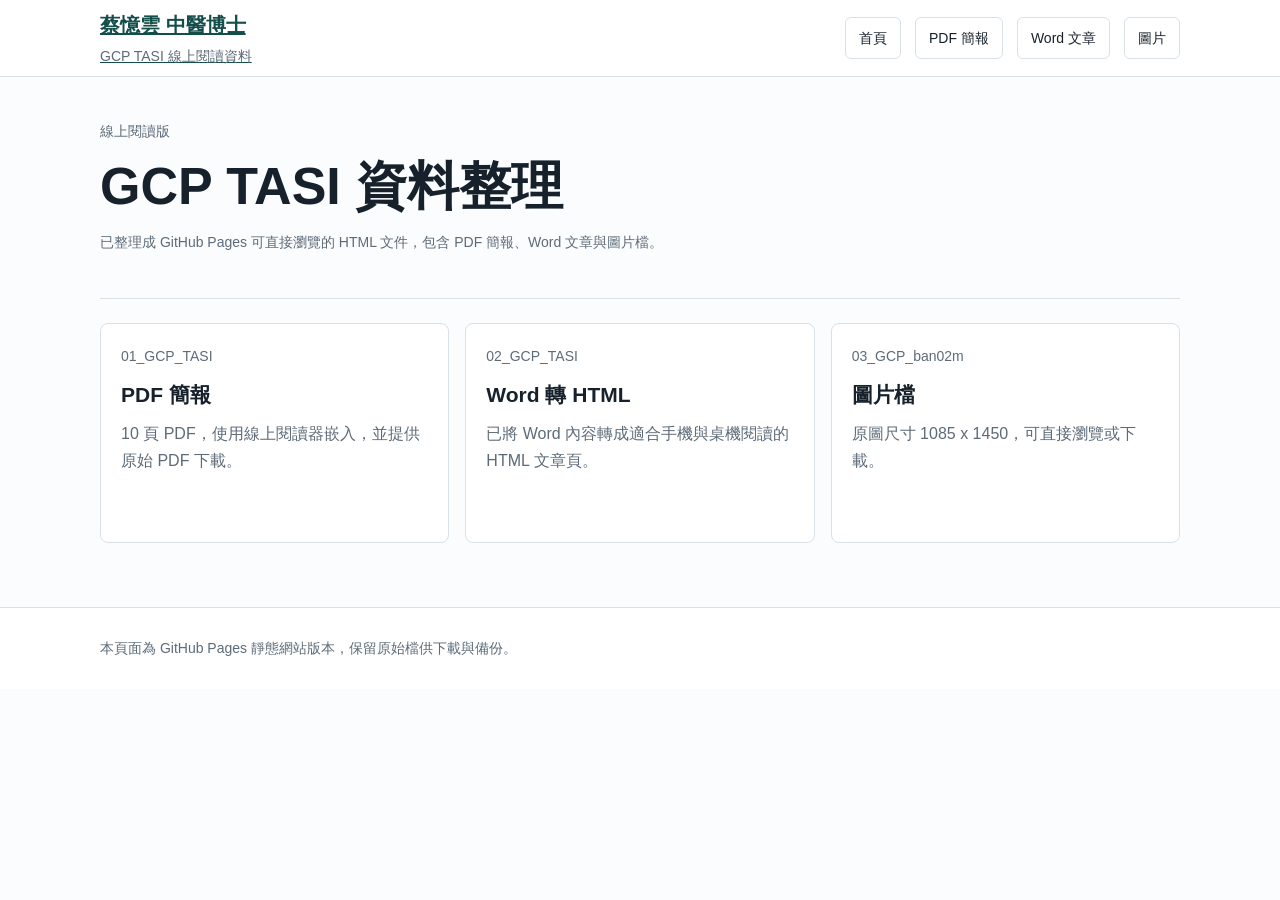
==== docs/index.html @ 6ac1b7e0 "Use docs for GitHub Pages" ====
<!doctype html>
<html lang="zh-Hant">
<head>
  <meta charset="utf-8">
  <meta name="viewport" content="width=device-width, initial-scale=1">
  <title>GCP TASI 資料整理</title>
  <link rel="stylesheet" href="styles.css">
</head>
<body>
  <header class="site">
    <div class="wrap mast">
      <a class="brand" href="index.html" aria-label="回首頁">
        <strong>蔡憶雲 中醫博士</strong>
        <span>GCP TASI 線上閱讀資料</span>
      </a>
      <nav aria-label="主要導覽">
        <a href="index.html" aria-current="page">首頁</a>
<a href="01-gcp-tasi-pdf.html">PDF 簡報</a>
<a href="02-gcp-tasi-word.html">Word 文章</a>
<a href="03-gcp-ban02m-image.html">圖片</a>
      </nav>
    </div>
  </header>
  <main>
    <div class="wrap">
      
<section class="hero">
  <div class="kicker">線上閱讀版</div>
  <h1>GCP TASI 資料整理</h1>
  <p class="meta">已整理成 GitHub Pages 可直接瀏覽的 HTML 文件，包含 PDF 簡報、Word 文章與圖片檔。</p>
</section>
<section class="grid" aria-label="資料列表">
  <a class="card" href="01-gcp-tasi-pdf.html">
    <span class="kicker">01_GCP_TASI</span>
    <h2>PDF 簡報</h2>
    <p>10 頁 PDF，使用線上閱讀器嵌入，並提供原始 PDF 下載。</p>
  </a>
  <a class="card" href="02-gcp-tasi-word.html">
    <span class="kicker">02_GCP_TASI</span>
    <h2>Word 轉 HTML</h2>
    <p>已將 Word 內容轉成適合手機與桌機閱讀的 HTML 文章頁。</p>
  </a>
  <a class="card" href="03-gcp-ban02m-image.html">
    <span class="kicker">03_GCP_ban02m</span>
    <h2>圖片檔</h2>
    <p>原圖尺寸 1085 x 1450，可直接瀏覽或下載。</p>
  </a>
</section>

    </div>
  </main>
  <footer>
    <div class="wrap">本頁面為 GitHub Pages 靜態網站版本，保留原始檔供下載與備份。</div>
  </footer>
</body>
</html>
---- docs/styles.css ----
:root {
  color-scheme: light;
  --ink: #17212b;
  --muted: #5d6b78;
  --line: #d9e1e8;
  --paper: #fbfcfd;
  --panel: #ffffff;
  --accent: #0f766e;
  --accent-strong: #134e4a;
}

* {
  box-sizing: border-box;
}

body {
  margin: 0;
  background: var(--paper);
  color: var(--ink);
  font-family: "Noto Sans TC", "Microsoft JhengHei", "PingFang TC", Arial, sans-serif;
  line-height: 1.72;
}

a {
  color: var(--accent-strong);
}

.wrap {
  width: min(1080px, calc(100% - 32px));
  margin: 0 auto;
}

header.site {
  border-bottom: 1px solid var(--line);
  background: var(--panel);
}

.mast {
  display: flex;
  align-items: center;
  justify-content: space-between;
  gap: 24px;
  min-height: 76px;
}

.brand {
  display: grid;
  gap: 2px;
}

.brand strong {
  font-size: 20px;
  letter-spacing: 0;
}

.brand span,
.meta,
.kicker {
  color: var(--muted);
  font-size: 14px;
}

nav {
  display: flex;
  gap: 14px;
  flex-wrap: wrap;
}

nav a,
.button {
  display: inline-flex;
  align-items: center;
  justify-content: center;
  min-height: 40px;
  padding: 8px 13px;
  border: 1px solid var(--line);
  border-radius: 6px;
  background: var(--panel);
  color: var(--ink);
  text-decoration: none;
  font-size: 14px;
}

nav a:hover,
.button:hover {
  border-color: var(--accent);
}

main {
  padding: 42px 0 64px;
}

.hero {
  display: grid;
  gap: 14px;
  padding-bottom: 28px;
  border-bottom: 1px solid var(--line);
}

h1 {
  margin: 0;
  max-width: 880px;
  font-size: clamp(30px, 5vw, 52px);
  line-height: 1.14;
  letter-spacing: 0;
}

h2 {
  margin: 34px 0 12px;
  font-size: 24px;
  line-height: 1.3;
  letter-spacing: 0;
}

h3 {
  margin: 26px 0 8px;
  font-size: 20px;
  line-height: 1.35;
  letter-spacing: 0;
}

p {
  margin: 0 0 16px;
}

.grid {
  display: grid;
  grid-template-columns: repeat(3, minmax(0, 1fr));
  gap: 16px;
  margin-top: 24px;
}

.card {
  display: grid;
  align-content: start;
  gap: 12px;
  min-height: 220px;
  padding: 20px;
  border: 1px solid var(--line);
  border-radius: 8px;
  background: var(--panel);
  text-decoration: none;
  color: var(--ink);
}

.card:hover {
  border-color: var(--accent);
}

.card h2 {
  margin: 0;
  font-size: 21px;
}

.card p {
  color: var(--muted);
}

.actions {
  display: flex;
  flex-wrap: wrap;
  gap: 10px;
  margin-top: 20px;
}

.reader {
  width: 100%;
  height: min(78vh, 860px);
  min-height: 540px;
  border: 1px solid var(--line);
  border-radius: 8px;
  background: var(--panel);
}

.article {
  max-width: 820px;
  padding-top: 22px;
}

.article p {
  font-size: 18px;
}

.article .lead {
  font-size: 20px;
  color: #263746;
}

.figure-page {
  display: grid;
  gap: 22px;
}

.full-image {
  width: 100%;
  height: auto;
  border: 1px solid var(--line);
  border-radius: 8px;
  background: var(--panel);
}

footer {
  padding: 28px 0;
  border-top: 1px solid var(--line);
  color: var(--muted);
  background: var(--panel);
  font-size: 14px;
}

@media (max-width: 760px) {
  .mast {
    align-items: flex-start;
    flex-direction: column;
    padding: 16px 0;
  }

  .grid {
    grid-template-columns: 1fr;
  }

  .reader {
    min-height: 420px;
    height: 70vh;
  }
}
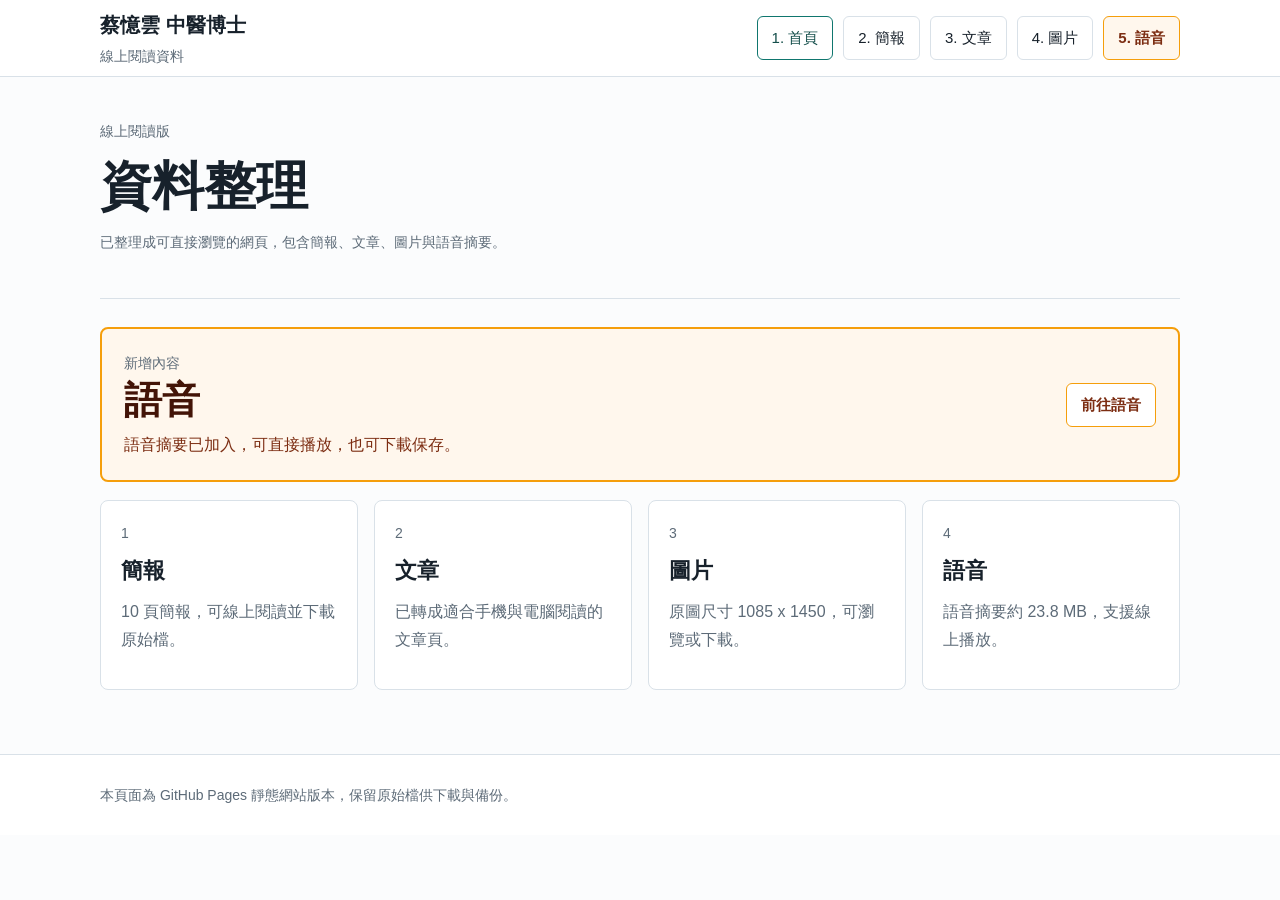
==== commit b381d4f1: "Add speech page and Chinese navigation" ====
--- a/docs/index.html
+++ b/docs/index.html
@@ -3,7 +3,7 @@
 <head>
   <meta charset="utf-8">
   <meta name="viewport" content="width=device-width, initial-scale=1">
-  <title>GCP TASI 資料整理</title>
+  <title>資料整理</title>
   <link rel="stylesheet" href="styles.css">
 </head>
 <body>
@@ -11,13 +11,14 @@
     <div class="wrap mast">
       <a class="brand" href="index.html" aria-label="回首頁">
         <strong>蔡憶雲 中醫博士</strong>
-        <span>GCP TASI 線上閱讀資料</span>
+        <span>線上閱讀資料</span>
       </a>
       <nav aria-label="主要導覽">
-        <a href="index.html" aria-current="page">首頁</a>
-<a href="01-gcp-tasi-pdf.html">PDF 簡報</a>
-<a href="02-gcp-tasi-word.html">Word 文章</a>
-<a href="03-gcp-ban02m-image.html">圖片</a>
+        <a href="index.html" class="" aria-current="page">1. 首頁</a>
+<a href="01-gcp-tasi-pdf.html" class="">2. 簡報</a>
+<a href="02-gcp-tasi-word.html" class="">3. 文章</a>
+<a href="03-gcp-ban02m-image.html" class="">4. 圖片</a>
+<a href="04-speech-summary.html" class="feature-link">5. 語音</a>
       </nav>
     </div>
   </header>
@@ -26,24 +27,37 @@
       
 <section class="hero">
   <div class="kicker">線上閱讀版</div>
-  <h1>GCP TASI 資料整理</h1>
-  <p class="meta">已整理成 GitHub Pages 可直接瀏覽的 HTML 文件，包含 PDF 簡報、Word 文章與圖片檔。</p>
+  <h1>資料整理</h1>
+  <p class="meta">已整理成可直接瀏覽的網頁，包含簡報、文章、圖片與語音摘要。</p>
 </section>
+<a class="featured" href="04-speech-summary.html">
+  <div>
+    <div class="kicker">新增內容</div>
+    <h2>語音</h2>
+    <p>語音摘要已加入，可直接播放，也可下載保存。</p>
+  </div>
+  <span class="button">前往語音</span>
+</a>
 <section class="grid" aria-label="資料列表">
   <a class="card" href="01-gcp-tasi-pdf.html">
-    <span class="kicker">01_GCP_TASI</span>
-    <h2>PDF 簡報</h2>
-    <p>10 頁 PDF，使用線上閱讀器嵌入，並提供原始 PDF 下載。</p>
+    <span class="kicker">1</span>
+    <h2>簡報</h2>
+    <p>10 頁簡報，可線上閱讀並下載原始檔。</p>
   </a>
   <a class="card" href="02-gcp-tasi-word.html">
-    <span class="kicker">02_GCP_TASI</span>
-    <h2>Word 轉 HTML</h2>
-    <p>已將 Word 內容轉成適合手機與桌機閱讀的 HTML 文章頁。</p>
+    <span class="kicker">2</span>
+    <h2>文章</h2>
+    <p>已轉成適合手機與電腦閱讀的文章頁。</p>
   </a>
   <a class="card" href="03-gcp-ban02m-image.html">
-    <span class="kicker">03_GCP_ban02m</span>
-    <h2>圖片檔</h2>
-    <p>原圖尺寸 1085 x 1450，可直接瀏覽或下載。</p>
+    <span class="kicker">3</span>
+    <h2>圖片</h2>
+    <p>原圖尺寸 1085 x 1450，可瀏覽或下載。</p>
+  </a>
+  <a class="card" href="04-speech-summary.html">
+    <span class="kicker">4</span>
+    <h2>語音</h2>
+    <p>語音摘要約 23.8 MB，支援線上播放。</p>
   </a>
 </section>
 
--- a/docs/styles.css
+++ b/docs/styles.css
@@ -7,6 +7,8 @@
   --panel: #ffffff;
   --accent: #0f766e;
   --accent-strong: #134e4a;
+  --highlight: #f59e0b;
+  --highlight-soft: #fff7ed;
 }
 
 * {
@@ -46,6 +48,8 @@
 .brand {
   display: grid;
   gap: 2px;
+  color: var(--ink);
+  text-decoration: none;
 }
 
 .brand strong {
@@ -62,7 +66,7 @@
 
 nav {
   display: flex;
-  gap: 14px;
+  gap: 10px;
   flex-wrap: wrap;
 }
 
@@ -72,18 +76,30 @@
   align-items: center;
   justify-content: center;
   min-height: 40px;
-  padding: 8px 13px;
+  padding: 8px 14px;
   border: 1px solid var(--line);
   border-radius: 6px;
   background: var(--panel);
   color: var(--ink);
   text-decoration: none;
-  font-size: 14px;
+  font-size: 15px;
 }
 
 nav a:hover,
 .button:hover {
   border-color: var(--accent);
+}
+
+nav a[aria-current="page"] {
+  border-color: var(--accent);
+  color: var(--accent-strong);
+}
+
+nav a.feature-link {
+  border-color: var(--highlight);
+  background: var(--highlight-soft);
+  color: #7c2d12;
+  font-weight: 700;
 }
 
 main {
@@ -123,18 +139,49 @@
   margin: 0 0 16px;
 }
 
+.featured {
+  display: grid;
+  grid-template-columns: minmax(0, 1fr) auto;
+  gap: 18px;
+  align-items: center;
+  margin: 28px 0 10px;
+  padding: 22px;
+  border: 2px solid var(--highlight);
+  border-radius: 8px;
+  background: var(--highlight-soft);
+  color: #431407;
+  text-decoration: none;
+}
+
+.featured h2 {
+  margin: 0;
+  font-size: clamp(26px, 4vw, 38px);
+}
+
+.featured p {
+  margin: 6px 0 0;
+  color: #7c2d12;
+}
+
+.featured .button {
+  border-color: var(--highlight);
+  background: #ffffff;
+  color: #7c2d12;
+  font-weight: 700;
+}
+
 .grid {
   display: grid;
-  grid-template-columns: repeat(3, minmax(0, 1fr));
+  grid-template-columns: repeat(4, minmax(0, 1fr));
   gap: 16px;
-  margin-top: 24px;
+  margin-top: 18px;
 }
 
 .card {
   display: grid;
   align-content: start;
   gap: 12px;
-  min-height: 220px;
+  min-height: 190px;
   padding: 20px;
   border: 1px solid var(--line);
   border-radius: 8px;
@@ -149,7 +196,7 @@
 
 .card h2 {
   margin: 0;
-  font-size: 21px;
+  font-size: 22px;
 }
 
 .card p {
@@ -186,17 +233,26 @@
   color: #263746;
 }
 
-.figure-page {
+.figure-page,
+.media-page {
   display: grid;
   gap: 22px;
 }
 
+.full-image,
+.media-player {
+  width: 100%;
+  border: 1px solid var(--line);
+  border-radius: 8px;
+  background: var(--panel);
+}
+
 .full-image {
-  width: 100%;
   height: auto;
-  border: 1px solid var(--line);
-  border-radius: 8px;
-  background: var(--panel);
+}
+
+.media-player {
+  max-height: 72vh;
 }
 
 footer {
@@ -205,6 +261,12 @@
   color: var(--muted);
   background: var(--panel);
   font-size: 14px;
+}
+
+@media (max-width: 900px) {
+  .grid {
+    grid-template-columns: repeat(2, minmax(0, 1fr));
+  }
 }
 
 @media (max-width: 760px) {
@@ -214,6 +276,10 @@
     padding: 16px 0;
   }
 
+  .featured {
+    grid-template-columns: 1fr;
+  }
+
   .grid {
     grid-template-columns: 1fr;
   }
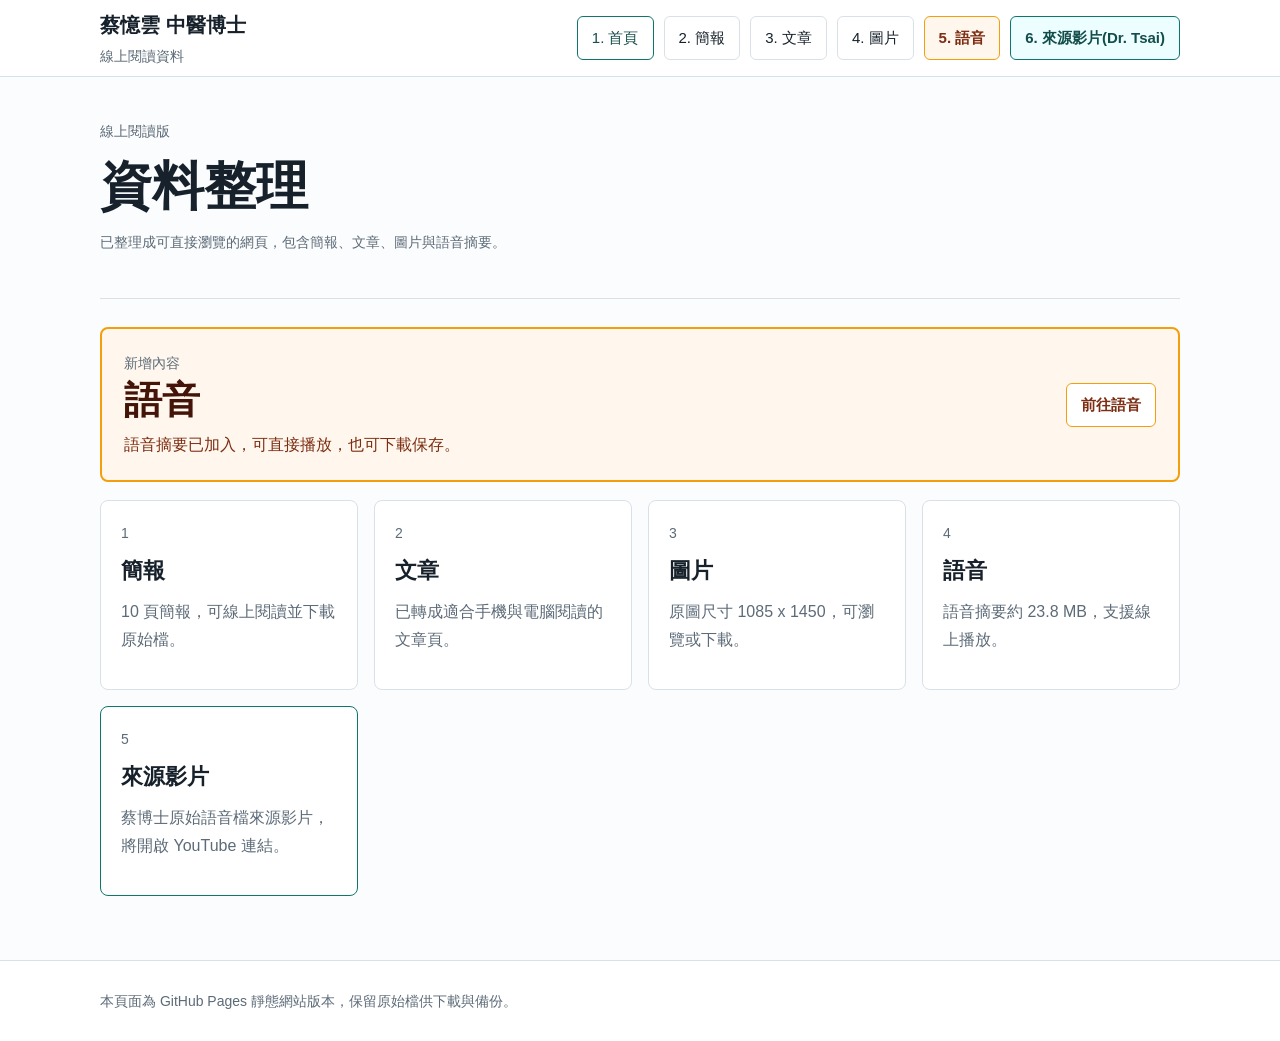
==== commit a558a12c: "Add source video and correct Tsai spelling" ====
--- a/docs/index.html
+++ b/docs/index.html
@@ -15,10 +15,11 @@
       </a>
       <nav aria-label="主要導覽">
         <a href="index.html" class="" aria-current="page">1. 首頁</a>
-<a href="01-gcp-tasi-pdf.html" class="">2. 簡報</a>
-<a href="02-gcp-tasi-word.html" class="">3. 文章</a>
+<a href="01-gcp-tsai-pdf.html" class="">2. 簡報</a>
+<a href="02-gcp-tsai-word.html" class="">3. 文章</a>
 <a href="03-gcp-ban02m-image.html" class="">4. 圖片</a>
 <a href="04-speech-summary.html" class="feature-link">5. 語音</a>
+<a href="https://youtu.be/rx4NNViz0e0" class="source-link" target="_blank" rel="noopener">6. 來源影片(Dr. Tsai)</a>
       </nav>
     </div>
   </header>
@@ -39,12 +40,12 @@
   <span class="button">前往語音</span>
 </a>
 <section class="grid" aria-label="資料列表">
-  <a class="card" href="01-gcp-tasi-pdf.html">
+  <a class="card" href="01-gcp-tsai-pdf.html">
     <span class="kicker">1</span>
     <h2>簡報</h2>
     <p>10 頁簡報，可線上閱讀並下載原始檔。</p>
   </a>
-  <a class="card" href="02-gcp-tasi-word.html">
+  <a class="card" href="02-gcp-tsai-word.html">
     <span class="kicker">2</span>
     <h2>文章</h2>
     <p>已轉成適合手機與電腦閱讀的文章頁。</p>
@@ -59,6 +60,11 @@
     <h2>語音</h2>
     <p>語音摘要約 23.8 MB，支援線上播放。</p>
   </a>
+  <a class="card source-card" href="https://youtu.be/rx4NNViz0e0" target="_blank" rel="noopener">
+    <span class="kicker">5</span>
+    <h2>來源影片</h2>
+    <p>蔡博士原始語音檔來源影片，將開啟 YouTube 連結。</p>
+  </a>
 </section>
 
     </div>
--- a/docs/styles.css
+++ b/docs/styles.css
@@ -102,6 +102,13 @@
   font-weight: 700;
 }
 
+nav a.source-link {
+  border-color: var(--accent);
+  background: #ecfeff;
+  color: var(--accent-strong);
+  font-weight: 700;
+}
+
 main {
   padding: 42px 0 64px;
 }
@@ -203,6 +210,10 @@
   color: var(--muted);
 }
 
+.source-card {
+  border-color: var(--accent);
+}
+
 .actions {
   display: flex;
   flex-wrap: wrap;
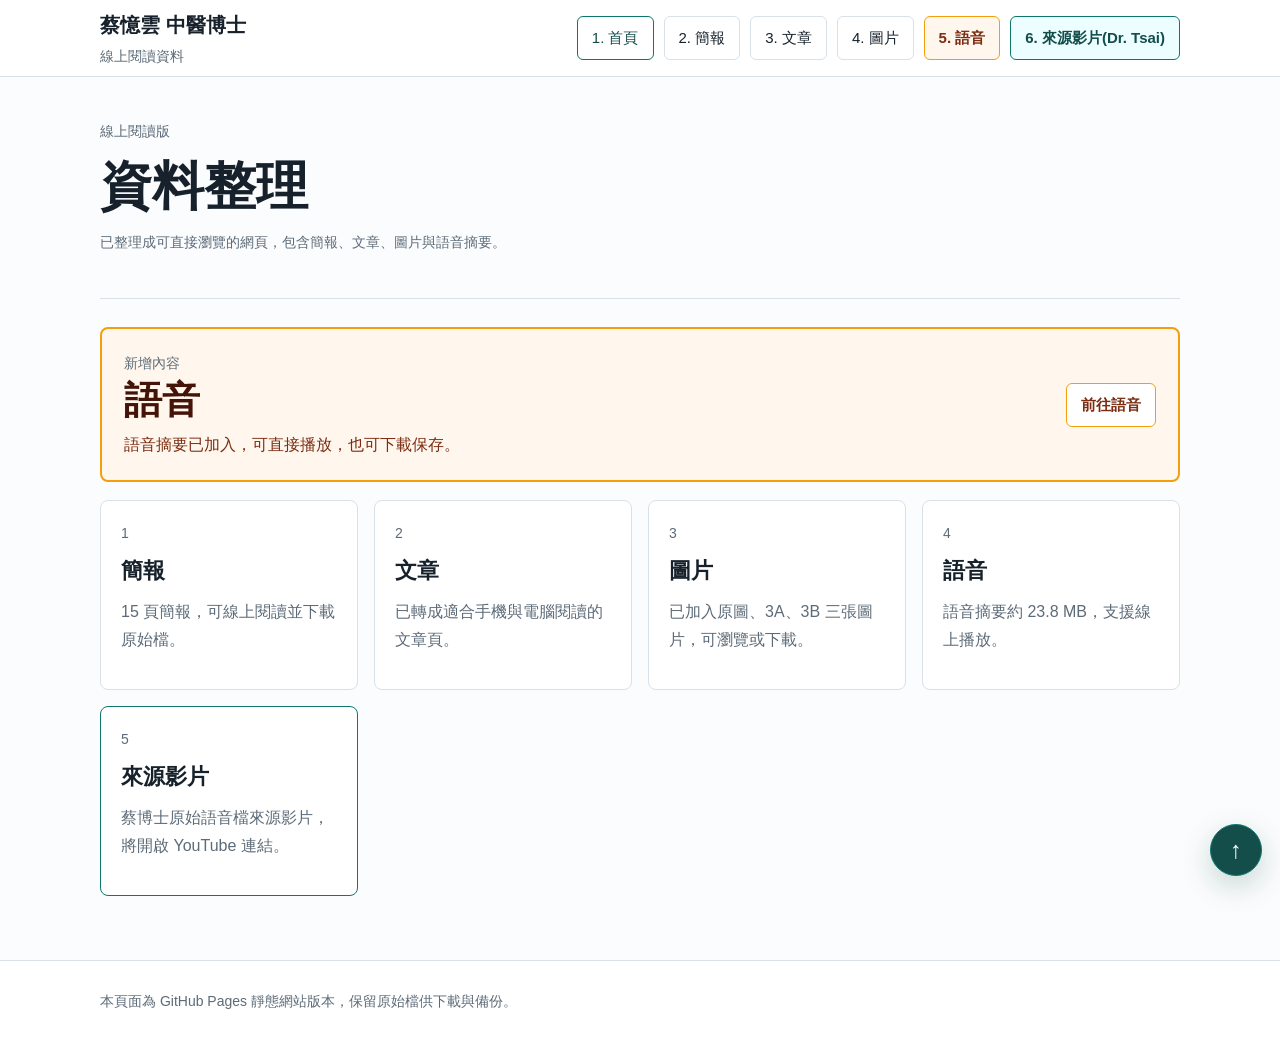
==== commit 35684f83: "Update presentation images and add go top" ====
--- a/docs/index.html
+++ b/docs/index.html
@@ -6,7 +6,7 @@
   <title>資料整理</title>
   <link rel="stylesheet" href="styles.css">
 </head>
-<body>
+<body id="top">
   <header class="site">
     <div class="wrap mast">
       <a class="brand" href="index.html" aria-label="回首頁">
@@ -43,7 +43,7 @@
   <a class="card" href="01-gcp-tsai-pdf.html">
     <span class="kicker">1</span>
     <h2>簡報</h2>
-    <p>10 頁簡報，可線上閱讀並下載原始檔。</p>
+    <p>15 頁簡報，可線上閱讀並下載原始檔。</p>
   </a>
   <a class="card" href="02-gcp-tsai-word.html">
     <span class="kicker">2</span>
@@ -53,7 +53,7 @@
   <a class="card" href="03-gcp-ban02m-image.html">
     <span class="kicker">3</span>
     <h2>圖片</h2>
-    <p>原圖尺寸 1085 x 1450，可瀏覽或下載。</p>
+    <p>已加入原圖、3A、3B 三張圖片，可瀏覽或下載。</p>
   </a>
   <a class="card" href="04-speech-summary.html">
     <span class="kicker">4</span>
@@ -69,6 +69,7 @@
 
     </div>
   </main>
+  <a class="go-top" href="#top" aria-label="回到頂端" title="回到頂端">↑<span>Go Top</span></a>
   <footer>
     <div class="wrap">本頁面為 GitHub Pages 靜態網站版本，保留原始檔供下載與備份。</div>
   </footer>
--- a/docs/styles.css
+++ b/docs/styles.css
@@ -266,6 +266,46 @@
   max-height: 72vh;
 }
 
+.figure-block {
+  display: grid;
+  gap: 8px;
+  margin: 0;
+}
+
+.figure-block figcaption {
+  color: var(--muted);
+  font-size: 15px;
+}
+
+.go-top {
+  position: fixed;
+  right: 18px;
+  bottom: 24px;
+  z-index: 20;
+  display: inline-flex;
+  align-items: center;
+  justify-content: center;
+  width: 52px;
+  height: 52px;
+  border: 1px solid var(--accent);
+  border-radius: 999px;
+  background: var(--accent-strong);
+  color: #ffffff;
+  text-decoration: none;
+  font-size: 24px;
+  line-height: 1;
+  box-shadow: 0 10px 30px rgb(15 76 70 / 22%);
+}
+
+.go-top span {
+  position: absolute;
+  width: 1px;
+  height: 1px;
+  overflow: hidden;
+  clip: rect(0 0 0 0);
+  white-space: nowrap;
+}
+
 footer {
   padding: 28px 0;
   border-top: 1px solid var(--line);
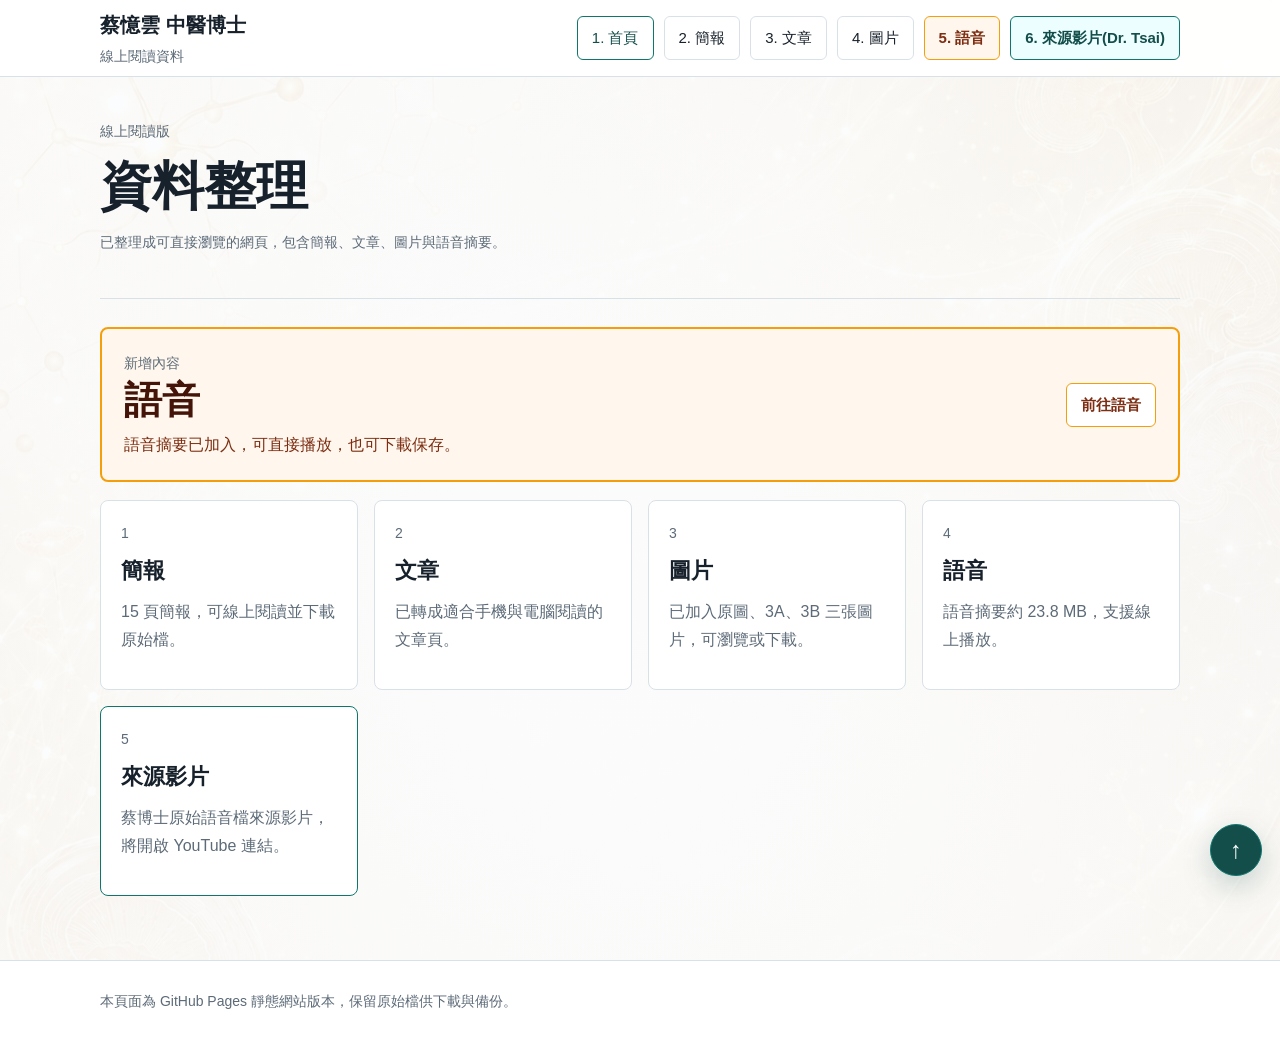
==== commit b3e27ce0: "Add social metadata and background art" ====
--- a/docs/index.html
+++ b/docs/index.html
@@ -3,7 +3,21 @@
 <head>
   <meta charset="utf-8">
   <meta name="viewport" content="width=device-width, initial-scale=1">
-  <title>資料整理</title>
+  <title>蔡憶雲博士｜靈芝滴粒見證與健康分享</title>
+  <meta name="title" content="蔡憶雲博士｜靈芝滴粒見證與健康分享">
+  <meta name="description" content="蔡憶雲博士靈芝滴粒見證、健康分享、簡報、文章、圖片與語音整理。">
+  <meta property="og:type" content="website">
+  <meta property="og:locale" content="zh_TW">
+  <meta property="og:site_name" content="蔡憶雲博士｜靈芝滴粒見證與健康分享">
+  <meta property="og:title" content="蔡憶雲博士｜靈芝滴粒見證與健康分享">
+  <meta property="og:description" content="蔡憶雲博士靈芝滴粒見證、健康分享、簡報、文章、圖片與語音整理。">
+  <meta property="og:url" content="https://sbchen0804.github.io/GCP_Tsai/">
+  <meta property="og:image" content="https://sbchen0804.github.io/GCP_Tsai/assets/00_cover_TSAI.webp">
+  <meta property="og:image:type" content="image/webp">
+  <meta name="twitter:card" content="summary_large_image">
+  <meta name="twitter:title" content="蔡憶雲博士｜靈芝滴粒見證與健康分享">
+  <meta name="twitter:description" content="蔡憶雲博士靈芝滴粒見證、健康分享、簡報、文章、圖片與語音整理。">
+  <meta name="twitter:image" content="https://sbchen0804.github.io/GCP_Tsai/assets/00_cover_TSAI.webp">
   <link rel="stylesheet" href="styles.css">
 </head>
 <body id="top">
--- a/docs/styles.css
+++ b/docs/styles.css
@@ -17,7 +17,10 @@
 
 body {
   margin: 0;
-  background: var(--paper);
+  background:
+    linear-gradient(rgb(251 252 253 / 88%), rgb(251 252 253 / 92%)),
+    url("assets/00_BG_001.webp") center top / cover fixed no-repeat,
+    var(--paper);
   color: var(--ink);
   font-family: "Noto Sans TC", "Microsoft JhengHei", "PingFang TC", Arial, sans-serif;
   line-height: 1.72;
@@ -34,7 +37,8 @@
 
 header.site {
   border-bottom: 1px solid var(--line);
-  background: var(--panel);
+  background: rgb(255 255 255 / 94%);
+  backdrop-filter: blur(10px);
 }
 
 .mast {
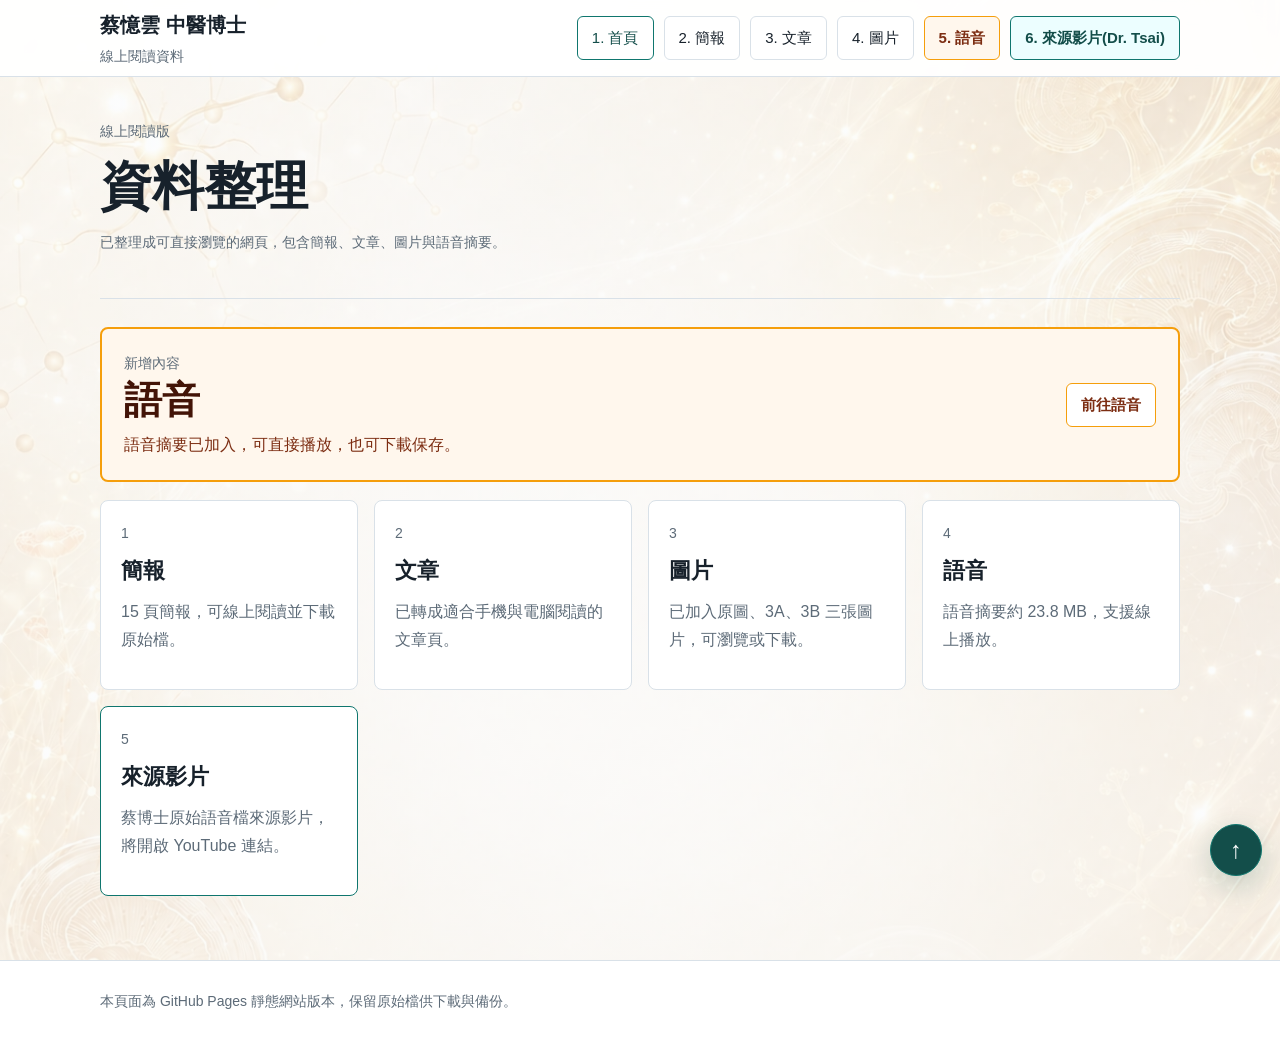
==== commit 523a621e: "Version share metadata and strengthen background" ====
--- a/docs/index.html
+++ b/docs/index.html
@@ -11,13 +11,13 @@
   <meta property="og:site_name" content="蔡憶雲博士｜靈芝滴粒見證與健康分享">
   <meta property="og:title" content="蔡憶雲博士｜靈芝滴粒見證與健康分享">
   <meta property="og:description" content="蔡憶雲博士靈芝滴粒見證、健康分享、簡報、文章、圖片與語音整理。">
-  <meta property="og:url" content="https://sbchen0804.github.io/GCP_Tsai/">
-  <meta property="og:image" content="https://sbchen0804.github.io/GCP_Tsai/assets/00_cover_TSAI.webp">
+  <meta property="og:url" content="https://sbchen0804.github.io/GCP_Tsai/?v=20260617">
+  <meta property="og:image" content="https://sbchen0804.github.io/GCP_Tsai/assets/00_cover_TSAI.webp?v=20260617">
   <meta property="og:image:type" content="image/webp">
   <meta name="twitter:card" content="summary_large_image">
   <meta name="twitter:title" content="蔡憶雲博士｜靈芝滴粒見證與健康分享">
   <meta name="twitter:description" content="蔡憶雲博士靈芝滴粒見證、健康分享、簡報、文章、圖片與語音整理。">
-  <meta name="twitter:image" content="https://sbchen0804.github.io/GCP_Tsai/assets/00_cover_TSAI.webp">
+  <meta name="twitter:image" content="https://sbchen0804.github.io/GCP_Tsai/assets/00_cover_TSAI.webp?v=20260617">
   <link rel="stylesheet" href="styles.css">
 </head>
 <body id="top">
--- a/docs/styles.css
+++ b/docs/styles.css
@@ -18,12 +18,13 @@
 body {
   margin: 0;
   background:
-    linear-gradient(rgb(251 252 253 / 88%), rgb(251 252 253 / 92%)),
-    url("assets/00_BG_001.webp") center top / cover fixed no-repeat,
+    linear-gradient(rgb(251 252 253 / 68%), rgb(251 252 253 / 78%)),
+    url("assets/00_BG_001.webp?v=20260617") center top / cover no-repeat,
     var(--paper);
   color: var(--ink);
   font-family: "Noto Sans TC", "Microsoft JhengHei", "PingFang TC", Arial, sans-serif;
   line-height: 1.72;
+  min-height: 100vh;
 }
 
 a {
